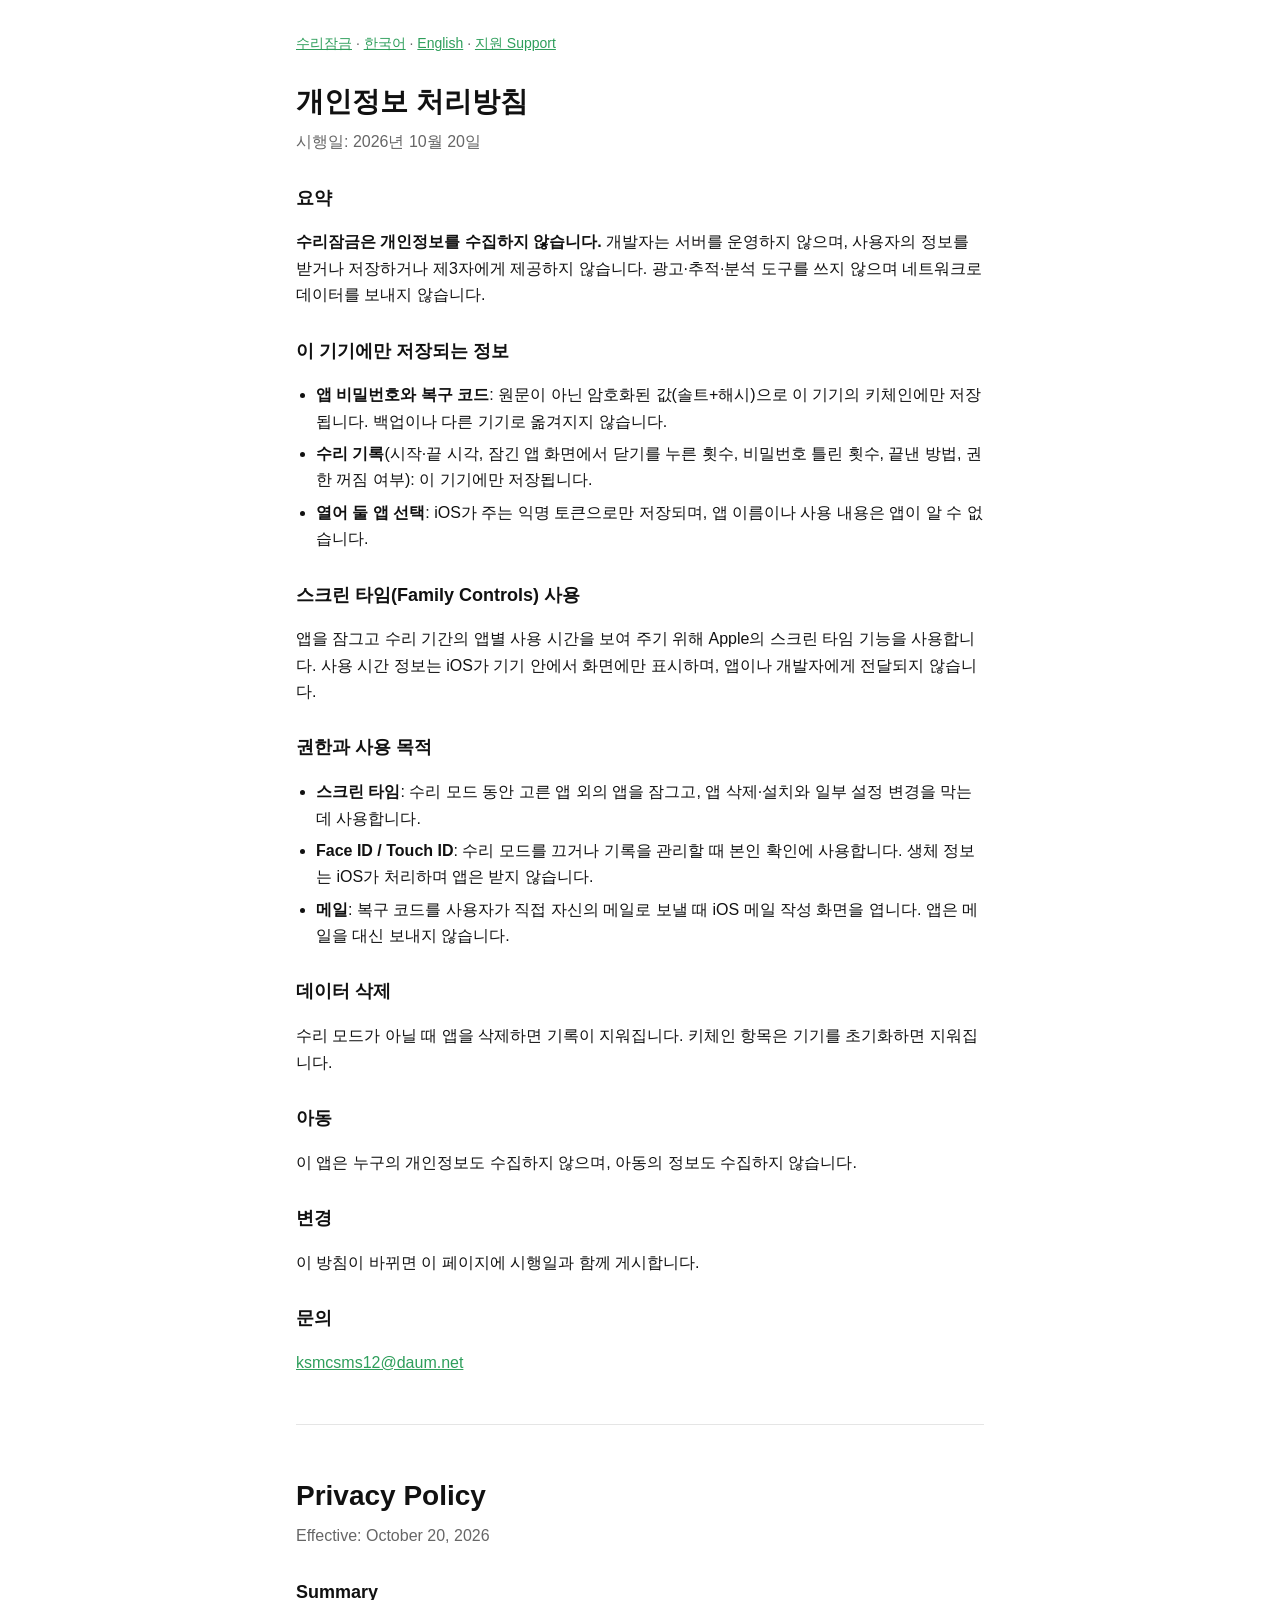
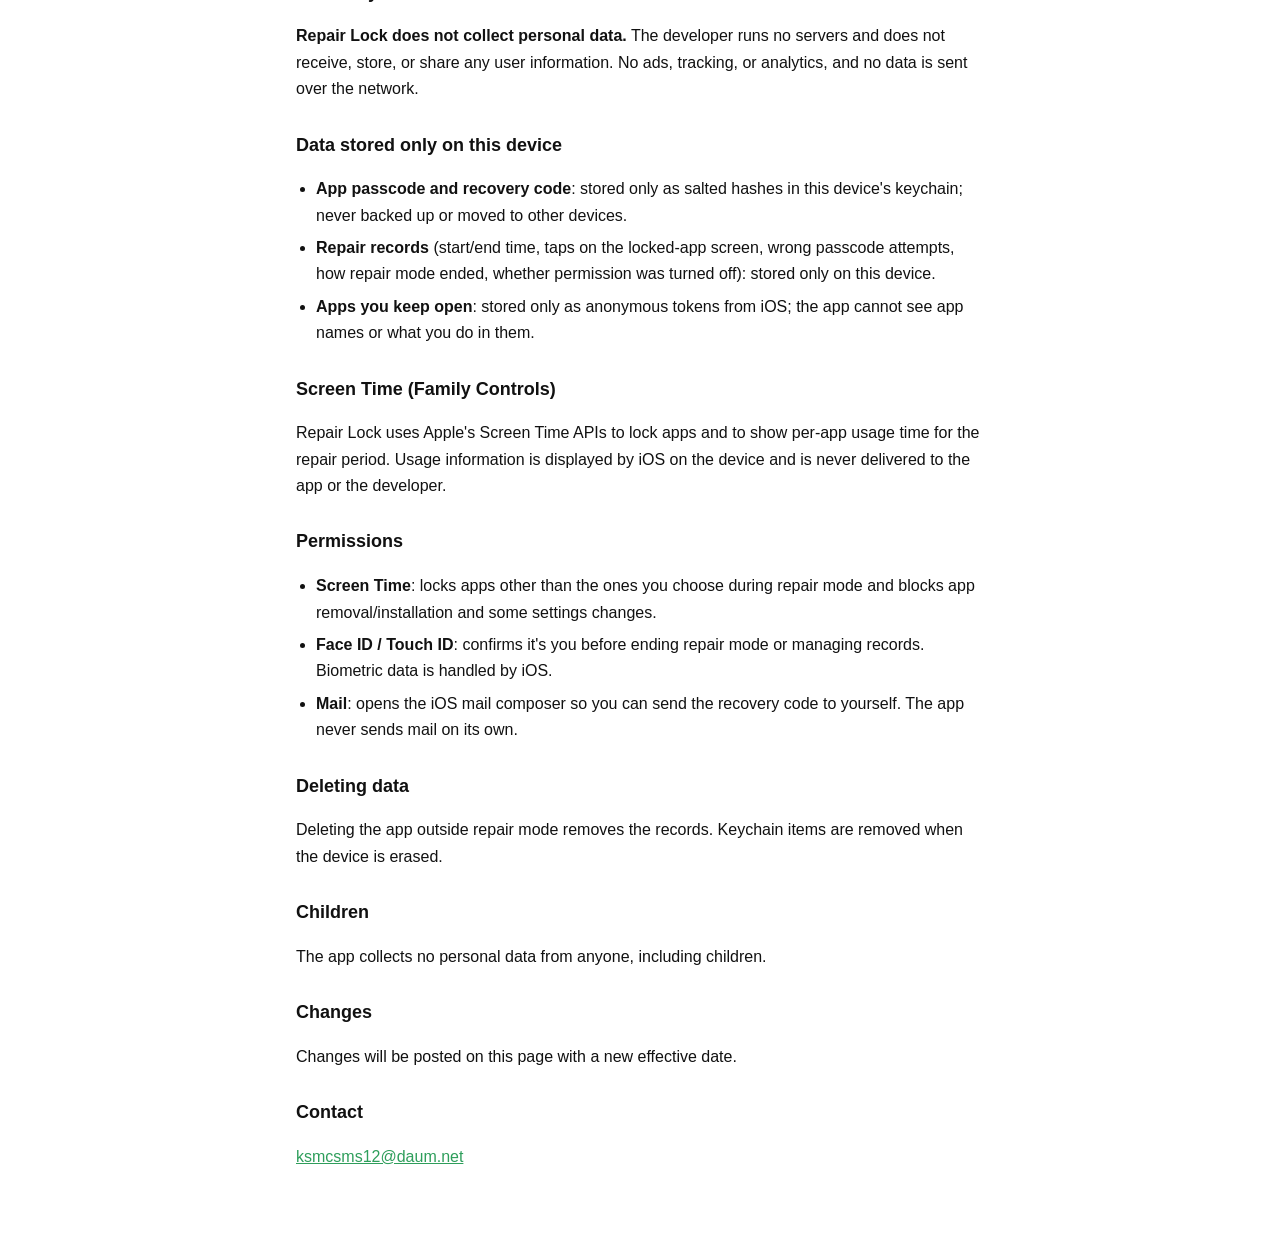
==== privacy.html @ c1fee86f "Repair Lock site: privacy and support pages" ====
<!doctype html>
<html lang="ko">
<head><meta charset="utf-8"><meta name="viewport" content="width=device-width, initial-scale=1">
<title>수리잠금 개인정보 처리방침 · Repair Lock Privacy Policy</title><link rel="stylesheet" href="style.css"></head>
<body><main>
<nav><a href="./">수리잠금</a> · <a href="#ko">한국어</a> · <a href="#en">English</a> · <a href="support.html">지원 Support</a></nav>
<section id="ko" lang="ko">
<h1>개인정보 처리방침</h1>
<p class="meta">시행일: 2026년 10월 20일</p>
<h2>요약</h2>
<p><strong>수리잠금은 개인정보를 수집하지 않습니다.</strong> 개발자는 서버를 운영하지 않으며, 사용자의 정보를 받거나 저장하거나 제3자에게 제공하지 않습니다. 광고·추적·분석 도구를 쓰지 않으며 네트워크로 데이터를 보내지 않습니다.</p>
<h2>이 기기에만 저장되는 정보</h2>
<ul>
<li><strong>앱 비밀번호와 복구 코드</strong>: 원문이 아닌 암호화된 값(솔트+해시)으로 이 기기의 키체인에만 저장됩니다. 백업이나 다른 기기로 옮겨지지 않습니다.</li>
<li><strong>수리 기록</strong>(시작·끝 시각, 잠긴 앱 화면에서 닫기를 누른 횟수, 비밀번호 틀린 횟수, 끝낸 방법, 권한 꺼짐 여부): 이 기기에만 저장됩니다.</li>
<li><strong>열어 둘 앱 선택</strong>: iOS가 주는 익명 토큰으로만 저장되며, 앱 이름이나 사용 내용은 앱이 알 수 없습니다.</li>
</ul>
<h2>스크린 타임(Family Controls) 사용</h2>
<p>앱을 잠그고 수리 기간의 앱별 사용 시간을 보여 주기 위해 Apple의 스크린 타임 기능을 사용합니다. 사용 시간 정보는 iOS가 기기 안에서 화면에만 표시하며, 앱이나 개발자에게 전달되지 않습니다.</p>
<h2>권한과 사용 목적</h2>
<ul>
<li><strong>스크린 타임</strong>: 수리 모드 동안 고른 앱 외의 앱을 잠그고, 앱 삭제·설치와 일부 설정 변경을 막는 데 사용합니다.</li>
<li><strong>Face ID / Touch ID</strong>: 수리 모드를 끄거나 기록을 관리할 때 본인 확인에 사용합니다. 생체 정보는 iOS가 처리하며 앱은 받지 않습니다.</li>
<li><strong>메일</strong>: 복구 코드를 사용자가 직접 자신의 메일로 보낼 때 iOS 메일 작성 화면을 엽니다. 앱은 메일을 대신 보내지 않습니다.</li>
</ul>
<h2>데이터 삭제</h2><p>수리 모드가 아닐 때 앱을 삭제하면 기록이 지워집니다. 키체인 항목은 기기를 초기화하면 지워집니다.</p>
<h2>아동</h2><p>이 앱은 누구의 개인정보도 수집하지 않으며, 아동의 정보도 수집하지 않습니다.</p>
<h2>변경</h2><p>이 방침이 바뀌면 이 페이지에 시행일과 함께 게시합니다.</p>
<h2>문의</h2><p><a href="mailto:ksmcsms12@daum.net">ksmcsms12@daum.net</a></p>
</section>
<hr>
<section id="en" lang="en">
<h1>Privacy Policy</h1>
<p class="meta">Effective: October 20, 2026</p>
<h2>Summary</h2>
<p><strong>Repair Lock does not collect personal data.</strong> The developer runs no servers and does not receive, store, or share any user information. No ads, tracking, or analytics, and no data is sent over the network.</p>
<h2>Data stored only on this device</h2>
<ul>
<li><strong>App passcode and recovery code</strong>: stored only as salted hashes in this device's keychain; never backed up or moved to other devices.</li>
<li><strong>Repair records</strong> (start/end time, taps on the locked-app screen, wrong passcode attempts, how repair mode ended, whether permission was turned off): stored only on this device.</li>
<li><strong>Apps you keep open</strong>: stored only as anonymous tokens from iOS; the app cannot see app names or what you do in them.</li>
</ul>
<h2>Screen Time (Family Controls)</h2>
<p>Repair Lock uses Apple's Screen Time APIs to lock apps and to show per-app usage time for the repair period. Usage information is displayed by iOS on the device and is never delivered to the app or the developer.</p>
<h2>Permissions</h2>
<ul>
<li><strong>Screen Time</strong>: locks apps other than the ones you choose during repair mode and blocks app removal/installation and some settings changes.</li>
<li><strong>Face ID / Touch ID</strong>: confirms it's you before ending repair mode or managing records. Biometric data is handled by iOS.</li>
<li><strong>Mail</strong>: opens the iOS mail composer so you can send the recovery code to yourself. The app never sends mail on its own.</li>
</ul>
<h2>Deleting data</h2><p>Deleting the app outside repair mode removes the records. Keychain items are removed when the device is erased.</p>
<h2>Children</h2><p>The app collects no personal data from anyone, including children.</p>
<h2>Changes</h2><p>Changes will be posted on this page with a new effective date.</p>
<h2>Contact</h2><p><a href="mailto:ksmcsms12@daum.net">ksmcsms12@daum.net</a></p>
</section>
</main></body></html>
---- style.css ----
:root { --bg: #ffffff; --fg: #111111; --muted: #666666; --accent: #2e9e5b; --line: #e5e5e5; }
@media (prefers-color-scheme: dark) {
  :root:not([data-theme="light"]) { --bg: #000000; --fg: #f2f2f2; --muted: #a0a0a0; --accent: #4cc27a; --line: #2a2a2a; }
}
:root[data-theme="dark"] { --bg: #000000; --fg: #f2f2f2; --muted: #a0a0a0; --accent: #4cc27a; --line: #2a2a2a; }
* { box-sizing: border-box; }
body { margin: 0; background: var(--bg); color: var(--fg);
  font: 16px/1.65 -apple-system, BlinkMacSystemFont, "Apple SD Gothic Neo", "Segoe UI", sans-serif; }
main { max-width: 720px; margin: 0 auto; padding: 32px 16px 64px; }
nav { font-size: 14px; color: var(--muted); margin-bottom: 24px; }
a { color: var(--accent); }
h1 { font-size: 28px; margin: 8px 0 4px; }
h2 { font-size: 18px; margin: 28px 0 8px; }
.meta { color: var(--muted); margin: 0 0 16px; }
ul { padding-left: 20px; }
li { margin: 6px 0; }
hr { border: 0; border-top: 1px solid var(--line); margin: 48px 0; }
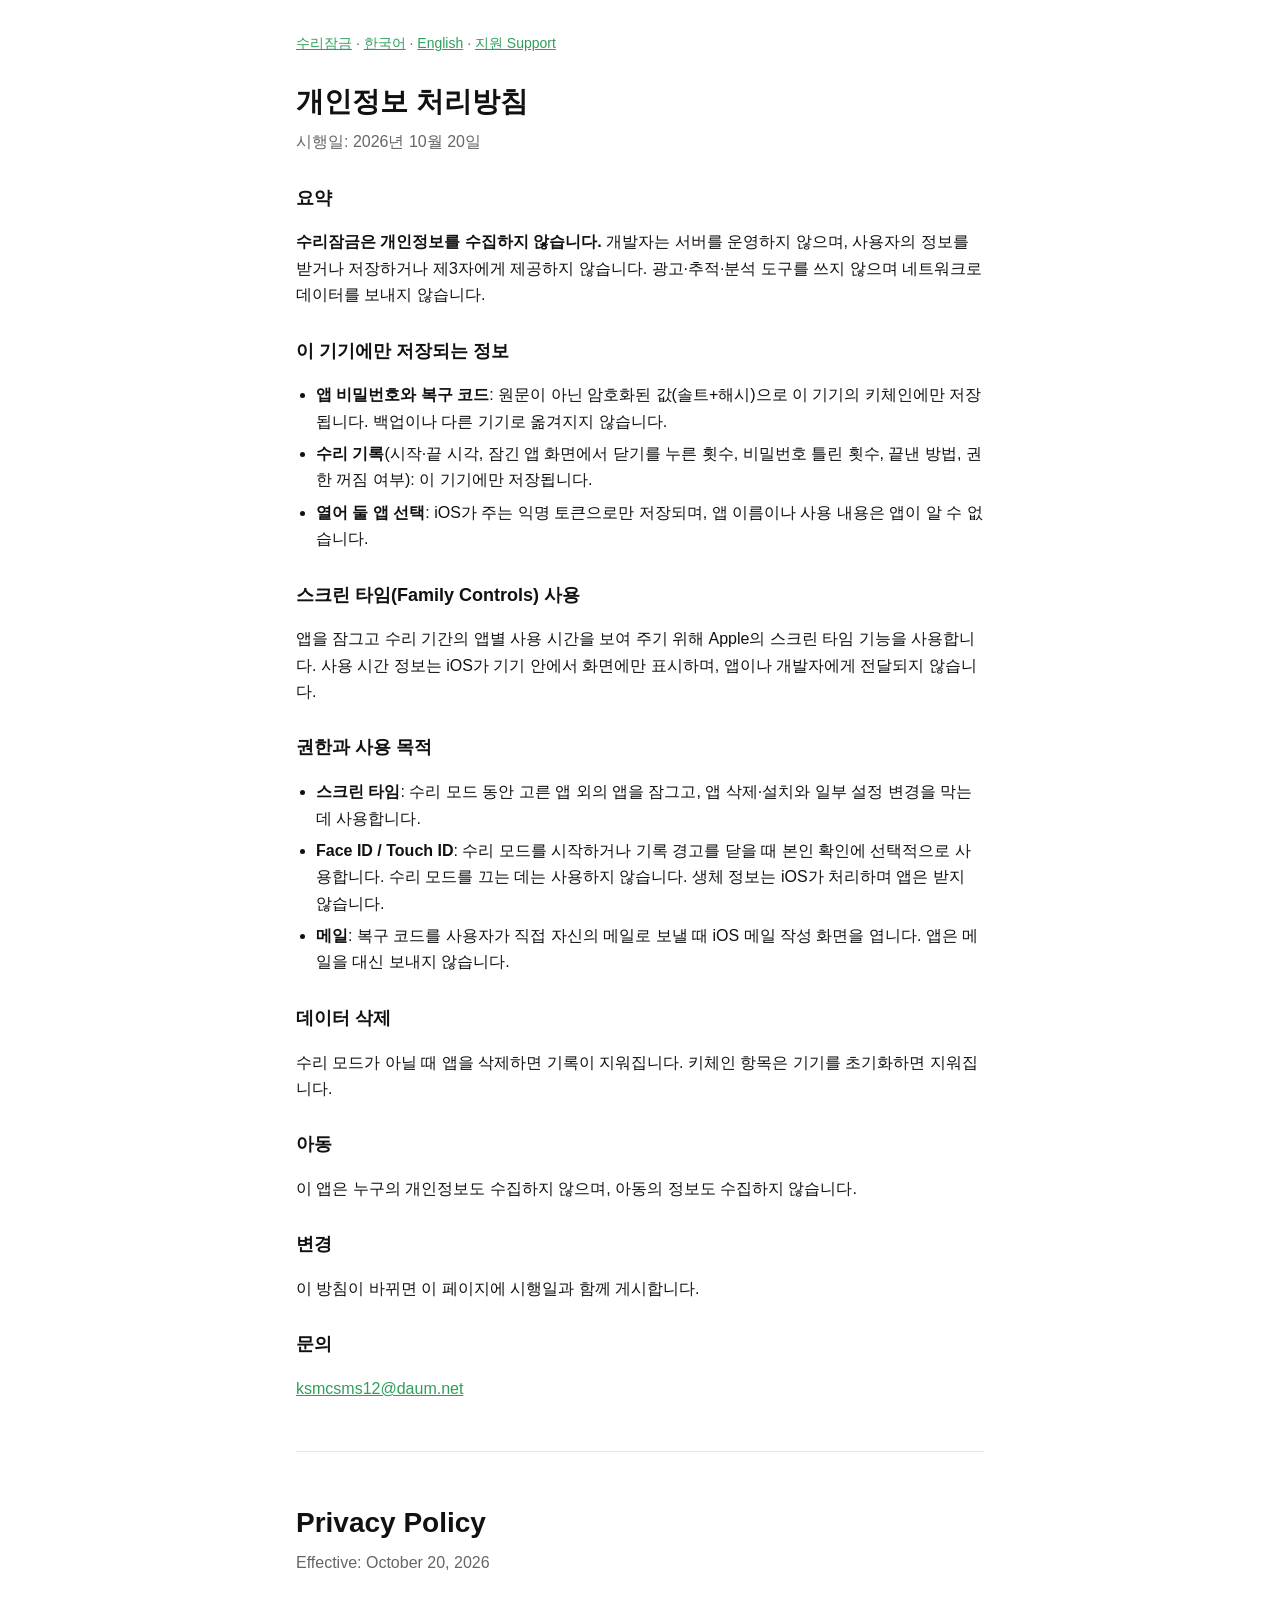
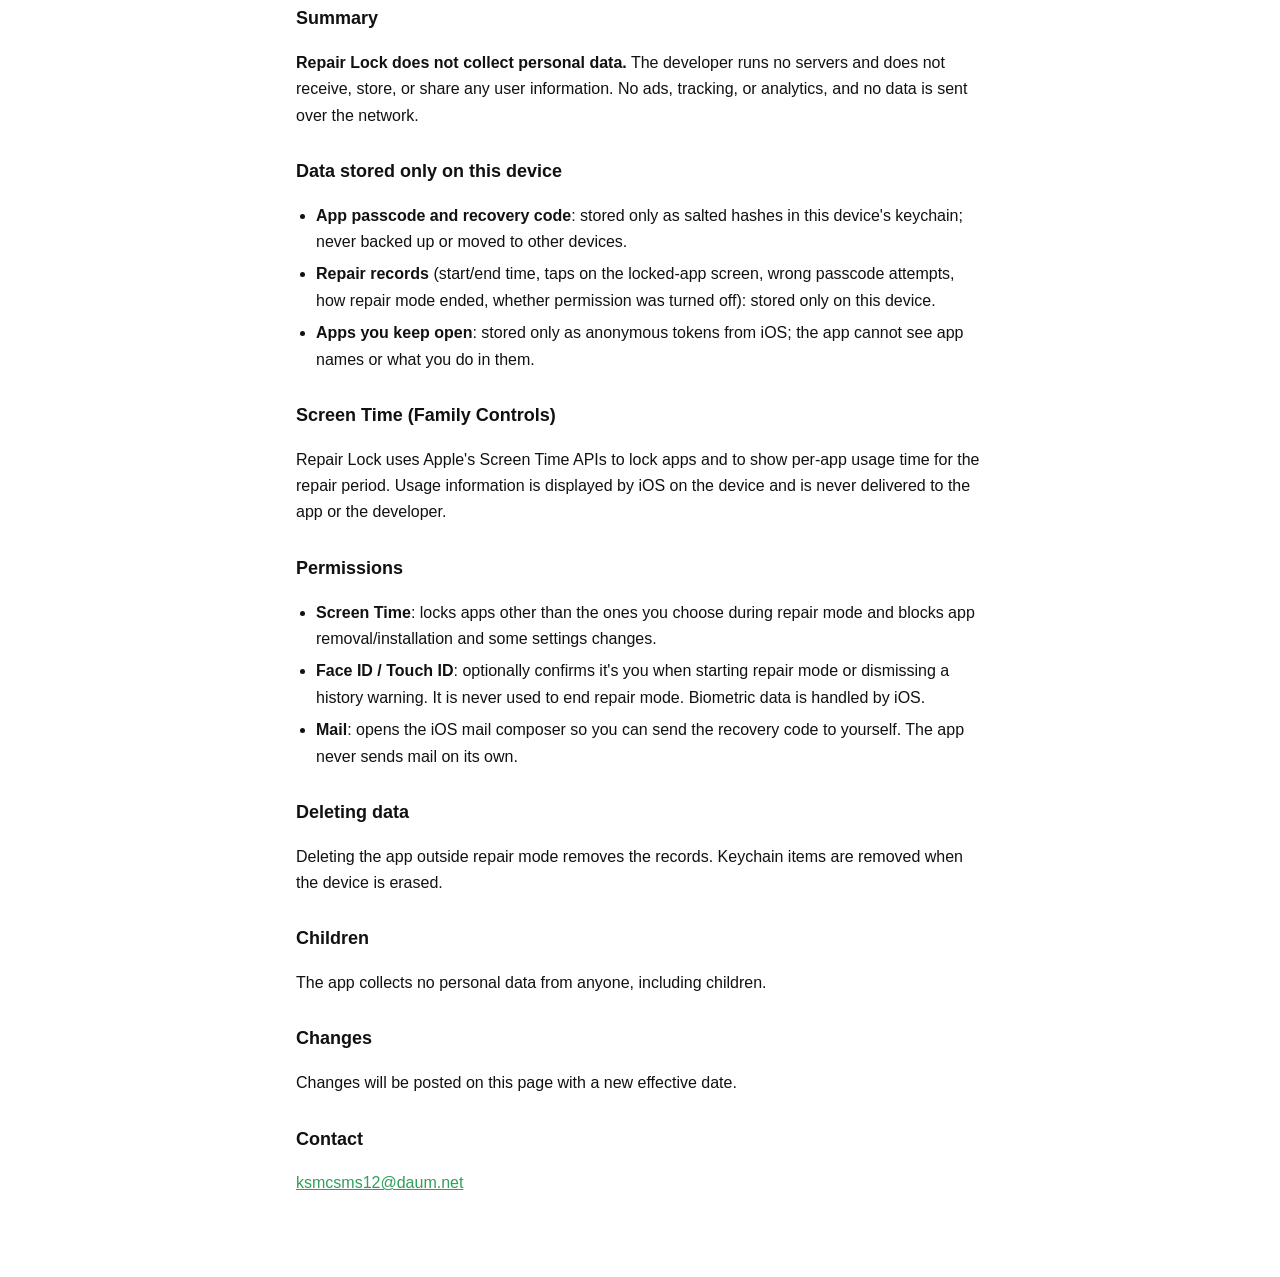
==== commit 117d2260: "fix: 개인정보처리방침에서 Face ID로 수리 모드 끈다는 표현 제거 Co-Authored-By: Claude Opus 5.5 <noreply@anthropic.com>" ====
--- a/privacy.html
+++ b/privacy.html
@@ -20,7 +20,7 @@
 <h2>권한과 사용 목적</h2>
 <ul>
 <li><strong>스크린 타임</strong>: 수리 모드 동안 고른 앱 외의 앱을 잠그고, 앱 삭제·설치와 일부 설정 변경을 막는 데 사용합니다.</li>
-<li><strong>Face ID / Touch ID</strong>: 수리 모드를 끄거나 기록을 관리할 때 본인 확인에 사용합니다. 생체 정보는 iOS가 처리하며 앱은 받지 않습니다.</li>
+<li><strong>Face ID / Touch ID</strong>: 수리 모드를 시작하거나 기록 경고를 닫을 때 본인 확인에 선택적으로 사용합니다. 수리 모드를 끄는 데는 사용하지 않습니다. 생체 정보는 iOS가 처리하며 앱은 받지 않습니다.</li>
 <li><strong>메일</strong>: 복구 코드를 사용자가 직접 자신의 메일로 보낼 때 iOS 메일 작성 화면을 엽니다. 앱은 메일을 대신 보내지 않습니다.</li>
 </ul>
 <h2>데이터 삭제</h2><p>수리 모드가 아닐 때 앱을 삭제하면 기록이 지워집니다. 키체인 항목은 기기를 초기화하면 지워집니다.</p>
@@ -45,7 +45,7 @@
 <h2>Permissions</h2>
 <ul>
 <li><strong>Screen Time</strong>: locks apps other than the ones you choose during repair mode and blocks app removal/installation and some settings changes.</li>
-<li><strong>Face ID / Touch ID</strong>: confirms it's you before ending repair mode or managing records. Biometric data is handled by iOS.</li>
+<li><strong>Face ID / Touch ID</strong>: optionally confirms it's you when starting repair mode or dismissing a history warning. It is never used to end repair mode. Biometric data is handled by iOS.</li>
 <li><strong>Mail</strong>: opens the iOS mail composer so you can send the recovery code to yourself. The app never sends mail on its own.</li>
 </ul>
 <h2>Deleting data</h2><p>Deleting the app outside repair mode removes the records. Keychain items are removed when the device is erased.</p>
